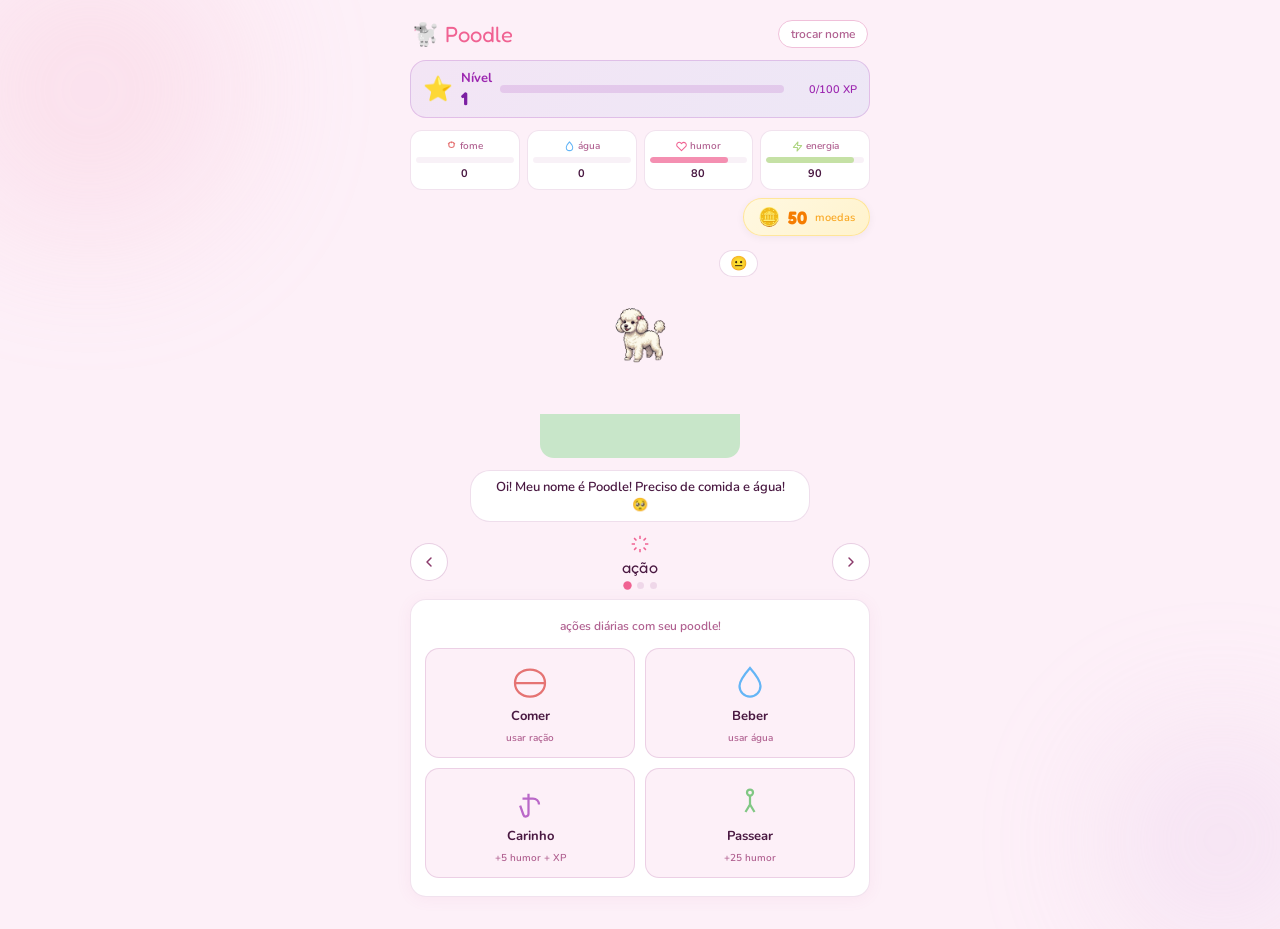
==== game.html @ e4c2b927 "Add files via upload" ====
<!DOCTYPE html>
<html lang="pt-BR">
<head>
<meta charset="UTF-8"/>
<meta name="viewport" content="width=device-width, initial-scale=1.0"/>
<title>Petit Poodle</title>
<link href="https://fonts.googleapis.com/css2?family=Fredoka+One&family=Nunito:wght@400;600;700&display=swap" rel="stylesheet"/>
<style>
  *, *::before, *::after { box-sizing: border-box; margin: 0; padding: 0; }

  :root {
    --pink:   #f06292;
    --pink-d: #c2185b;
    --pink-l: #fce4ec;
    --bg:     #fdf0f8;
    --card:   #ffffff;
    --text:   #4a1942;
    --muted:  #b06090;
    --green:  #c8e6c9;
    --gold:   #ffd700;
    --purple: #9c27b0;
  }

  body {
    font-family: 'Nunito', sans-serif;
    background: var(--bg);
    min-height: 100vh;
    display: flex;
    align-items: flex-start;
    justify-content: center;
    padding: 20px 16px 32px;
  }

  .bg-blobs { position: fixed; inset: 0; z-index: 0; pointer-events: none; }
  .blob { position: absolute; border-radius: 50%; filter: blur(70px); opacity: 0.28; }
  .blob1 { width: 300px; height: 300px; background: #f8bbd0; top: -60px; left: -60px; animation: drift 9s ease-in-out infinite alternate; }
  .blob2 { width: 220px; height: 220px; background: #e1bee7; bottom: -50px; right: -50px; animation: drift 11s ease-in-out infinite alternate-reverse; }
  @keyframes drift { from{transform:translate(0,0)} to{transform:translate(18px,14px)} }

  #app {
    position: relative; z-index: 1;
    width: 100%; max-width: 460px;
    display: flex; flex-direction: column; align-items: center; gap: 12px;
    animation: popIn 0.45s cubic-bezier(0.34,1.56,0.64,1) both;
  }
  @keyframes popIn { from{opacity:0;transform:scale(0.9) translateY(16px)} to{opacity:1;transform:scale(1) translateY(0)} }

  #top-bar {
    width: 100%;
    display: flex; align-items: center; justify-content: space-between;
    padding: 0 2px;
  }
  #poodle-name {
    font-family: 'Fredoka One', cursive;
    font-size: 22px;
    color: var(--text);
  }
  #poodle-name span { color: var(--pink); }
  #back-btn {
    font-size: 12px; color: var(--muted); cursor: pointer;
    background: white; border: 0.5px solid #f0c0da; border-radius: 20px;
    padding: 5px 12px; font-family: 'Nunito', sans-serif; font-weight: 600;
    transition: all 0.15s;
  }
  #back-btn:hover { background: var(--pink-l); color: var(--pink-d); }

  #level-row {
    width: 100%;
    display: flex;
    justify-content: space-between;
    align-items: center;
    gap: 8px;
    background: linear-gradient(135deg, #f3e5f5, #ede7f6);
    border-radius: 16px;
    padding: 8px 12px;
    border: 0.5px solid rgba(156, 39, 176, 0.2);
  }
  #level-info {
    display: flex;
    align-items: center;
    gap: 8px;
  }
  #level-icon {
    font-size: 24px;
  }
  #level-details {
    display: flex;
    flex-direction: column;
  }
  #level-text {
    font-weight: 700;
    color: var(--purple);
    font-size: 13px;
  }
  #level-number {
    font-weight: 800;
    color: #7b1fa2;
    font-size: 18px;
    font-family: 'Fredoka One', cursive;
  }
  #xp-bar-container {
    flex: 1;
    height: 8px;
    background: rgba(156, 39, 176, 0.15);
    border-radius: 99px;
    overflow: hidden;
  }
  #xp-bar {
    height: 100%;
    background: linear-gradient(90deg, #ce93d8, #ab47bc);
    width: 0%;
    transition: width 0.5s ease;
    border-radius: 99px;
  }
  #xp-text {
    font-size: 11px;
    font-weight: 600;
    color: var(--purple);
    min-width: 65px;
    text-align: right;
  }

  #stats-row {
    display: grid; grid-template-columns: repeat(4,1fr); gap: 7px; width: 100%;
  }
  .stat-card {
    background: white; border-radius: 12px; border: 0.5px solid rgba(210,160,200,0.3);
    padding: 8px 5px; text-align: center;
  }
  .stat-lbl { font-size: 10px; color: var(--muted); margin-bottom: 4px; display: flex; align-items: center; justify-content: center; gap: 3px; font-weight: 600; }
  .stat-bar { width: 100%; height: 6px; background: rgba(210,160,200,0.15); border-radius: 99px; overflow: hidden; }
  .stat-fill { height: 100%; border-radius: 99px; transition: width 0.5s ease; }
  .stat-num { font-size: 11px; font-weight: 700; color: var(--text); margin-top: 3px; }

  #money-row {
    width: 100%;
    display: flex;
    justify-content: flex-end;
    margin-top: -4px;
  }
  #money-card {
    background: linear-gradient(135deg, #fff8e1, #fff3cd);
    border-radius: 20px;
    padding: 6px 14px;
    display: flex;
    align-items: center;
    gap: 8px;
    border: 0.5px solid rgba(255, 193, 7, 0.3);
    box-shadow: 0 2px 8px rgba(0,0,0,0.05);
  }
  #money-icon {
    font-size: 18px;
  }
  #money-amount {
    font-weight: 800;
    font-size: 18px;
    color: #f57c00;
    font-family: 'Fredoka One', cursive;
  }
  #money-label {
    font-size: 11px;
    color: #f9a825;
    font-weight: 600;
  }

  #scene {
    position: relative; width: 200px; height: 210px; flex-shrink: 0;
  }
  #bubble {
    position: absolute; top: 2px; right: -18px;
    background: white; border-radius: 20px; padding: 3px 10px;
    font-size: 14px; border: 0.5px solid rgba(210,160,200,0.4); z-index: 2;
    transition: transform 0.3s;
  }
  #poodle-wrap {
    cursor: pointer; position: absolute; bottom: 44px; left: 50%;
    transform: translateX(-50%);
    transition: filter 0.15s;
    user-select: none;
  }
  #poodle-wrap:hover { filter: brightness(1.04); }
  #poodle-img {
    width: 140px; height: 162px; object-fit: contain;
    display: block;
  }
  #ground {
    position: absolute; bottom: 0; left: 0; right: 0; height: 44px;
    background: var(--green); border-radius: 0 0 14px 14px;
  }
  #zzz {
    position: absolute; top: 10px; left: 62%; font-size: 16px;
    opacity: 0; pointer-events: none;
  }
  #itemanim {
    position: absolute; font-size: 24px; opacity: 0;
    pointer-events: none; top: 28px; left: 50%;
  }

  #msg-box {
    background: white; border: 0.5px solid rgba(210,160,200,0.35);
    border-radius: 20px; padding: 7px 18px;
    font-size: 13px; font-weight: 600; color: var(--text);
    text-align: center; max-width: 340px; width: 100%;
    min-height: 32px; transition: all 0.3s;
  }

  #carousel-wrap {
    width: 100%; display: flex; flex-direction: column; align-items: center; gap: 10px;
  }
  #sec-nav {
    display: flex; align-items: center; justify-content: space-between; width: 100%;
  }
  .nav-arrow {
    background: white; border: 0.5px solid rgba(210,160,200,0.5);
    border-radius: 50%; width: 38px; height: 38px;
    display: flex; align-items: center; justify-content: center;
    cursor: pointer; transition: all 0.15s; flex-shrink: 0;
  }
  .nav-arrow:hover { background: var(--pink-l); border-color: var(--pink); }
  .nav-arrow:active { transform: scale(0.9); }

  #sec-header { display: flex; flex-direction: column; align-items: center; gap: 3px; flex: 1; }
  #sec-icon { display: flex; align-items: center; justify-content: center; }
  #sec-name {
    font-family: 'Fredoka One', cursive; font-size: 16px;
    color: var(--text); letter-spacing: 0.3px;
  }
  #sec-dots { display: flex; gap: 6px; margin-top: 2px; }
  .dot {
    width: 7px; height: 7px; border-radius: 50%;
    background: rgba(210,160,200,0.3); transition: background 0.3s, transform 0.3s;
  }
  .dot.active { background: var(--pink); transform: scale(1.2); }

  #sec-card {
    background: white; border-radius: 16px;
    border: 0.5px solid rgba(210,160,200,0.3);
    padding: 18px 14px; width: 100%;
    box-shadow: 0 2px 16px rgba(200,80,140,0.07);
  }
  .sec-desc {
    font-size: 12px; color: var(--muted); text-align: center;
    margin-bottom: 14px; font-weight: 600;
  }
  .btn-grid { display: grid; gap: 10px; }
  .cols2 { grid-template-columns: 1fr 1fr; }
  .cols3 { grid-template-columns: 1fr 1fr 1fr; }

  .act-btn {
    background: var(--bg); border: 0.5px solid rgba(210,160,200,0.4);
    border-radius: 14px; padding: 16px 8px 12px;
    cursor: pointer; display: flex; flex-direction: column;
    align-items: center; gap: 6px; transition: all 0.15s;
    font-family: 'Nunito', sans-serif; width: 100%;
  }
  .act-btn:hover { background: var(--pink-l); border-color: var(--pink); transform: translateY(-2px); box-shadow: 0 4px 12px rgba(240,98,146,0.15); }
  .act-btn:active { transform: scale(0.95); }
  .act-btn .lbl { font-size: 13px; color: var(--text); font-weight: 700; }
  .act-btn .sub { font-size: 10px; color: var(--muted); font-weight: 600; }
  .act-btn.disabled { opacity: 0.5; cursor: not-allowed; pointer-events: none; }

  .inventory-badge {
    background: #e8eaf6;
    border-radius: 12px;
    padding: 4px 10px;
    font-size: 11px;
    font-weight: 600;
    color: #3949ab;
    display: inline-flex;
    align-items: center;
    gap: 4px;
  }

  @keyframes floatup { 0%{opacity:1;transform:translateY(0) translateX(-50%)} 100%{opacity:0;transform:translateY(-52px) translateX(-50%)} }
  @keyframes boing { 0%,100%{transform:translateX(-50%) scale(1)} 35%{transform:translateX(-50%) scale(1.1) translateY(-10px)} 65%{transform:translateX(-50%) scale(0.94)} }
  @keyframes wiggle { 0%,100%{transform:translateX(-50%)} 20%{transform:translateX(calc(-50% - 8px))} 50%{transform:translateX(calc(-50% + 8px))} 80%{transform:translateX(calc(-50% - 4px))} }
  @keyframes floatzz { 0%{opacity:0;transform:translateY(0)} 40%{opacity:1} 100%{opacity:0;transform:translateY(-36px)} }
  @keyframes slideIn { 0%{opacity:0;transform:translateX(var(--slide-from,40px))} 100%{opacity:1;transform:translateX(0)} }
  @keyframes levelUp { 0%{transform:scale(1)} 50%{transform:scale(1.3)} 100%{transform:scale(1)} }

  .timao-badge {
    background: #1a1a1a; color: white;
    font-size: 11px; font-weight: 700; font-family: 'Fredoka One', cursive;
    padding: 3px 10px; border-radius: 20px; letter-spacing: 0.5px;
    display: none;
  }
  .timao-badge.show { display: inline-block; }

  .level-up-animation {
    animation: levelUp 0.5s ease;
  }

  /* Estilos do Mercadinho */
.shop-item {
  display: flex;
  justify-content: space-between;
  align-items: center;
  padding: 12px;
  margin-bottom: 10px;
  background: #fafafa;
  border-radius: 12px;
  border: 0.5px solid rgba(210,160,200,0.2);
  transition: all 0.2s ease;
}

.shop-item:hover {
  background: #fff8f0;
  transform: translateX(4px);
  border-color: rgba(240,98,146,0.3);
}

.shop-item-info {
  display: flex;
  align-items: center;
  gap: 12px;
}

.shop-item-icon {
  font-size: 28px;
  filter: drop-shadow(2px 2px 4px rgba(0,0,0,0.1));
}

.shop-item-details {
  display: flex;
  flex-direction: column;
}

.shop-item-name {
  font-weight: 700;
  color: var(--text);
  font-size: 14px;
}

.shop-item-desc {
  font-size: 10px;
  color: var(--muted);
}

.shop-item-price {
  display: flex;
  align-items: center;
  gap: 8px;
  font-weight: 700;
  color: #f57c00;
  font-size: 14px;
  background: #fff3e0;
  padding: 4px 8px;
  border-radius: 20px;
}

.shop-buy-btn {
  background: linear-gradient(135deg, #ffd700, #ffb300);
  border: none;
  border-radius: 20px;
  padding: 6px 14px;
  font-family: 'Nunito', sans-serif;
  font-weight: 700;
  color: #5d4037;
  cursor: pointer;
  transition: all 0.2s ease;
  font-size: 12px;
  box-shadow: 0 1px 3px rgba(0,0,0,0.1);
}

.shop-buy-btn:hover {
  transform: scale(1.05);
  background: linear-gradient(135deg, #ffe082, #ffc107);
  box-shadow: 0 2px 6px rgba(0,0,0,0.15);
}

.shop-buy-btn:active {
  transform: scale(0.95);
}

.shop-buy-btn.disabled {
  opacity: 0.5;
  cursor: not-allowed;
  pointer-events: none;
}

/* Badge de inventário */
.inventory-badge {
  background: linear-gradient(135deg, #e8eaf6, #c5cae9);
  border-radius: 20px;
  padding: 5px 12px;
  font-size: 12px;
  font-weight: 700;
  color: #3949ab;
  display: inline-flex;
  align-items: center;
  gap: 6px;
  box-shadow: 0 1px 3px rgba(0,0,0,0.08);
  border: 0.5px solid rgba(57, 73, 171, 0.2);
}

.inventory-badge::before {
  content: "📦";
  font-size: 12px;
}

/* Container do inventário na loja */
.shop-inventory {
  display: flex;
  justify-content: space-between;
  gap: 8px;
  margin-bottom: 16px;
  padding-bottom: 12px;
  border-bottom: 1px dashed rgba(210,160,200,0.3);
}

/* Dica do mercadinho */
.shop-tip {
  margin-top: 16px;
  padding: 10px 12px;
  background: linear-gradient(135deg, #fff3e0, #ffe0b2);
  border-radius: 12px;
  text-align: center;
  font-size: 11px;
  color: #e65100;
  font-weight: 600;
  border: 0.5px solid rgba(230, 81, 0, 0.2);
}

/* Seção do mercadinho no carousel */
.section-shop {
  background: white;
  border-radius: 16px;
  padding: 4px;
}

/* Efeito de moeda flutuando */
@keyframes coinFloat {
  0% {
    opacity: 1;
    transform: translateY(0) scale(1);
  }
  100% {
    opacity: 0;
    transform: translateY(-30px) scale(0.8);
  }
}

.coin-earn {
  position: absolute;
  font-size: 14px;
  pointer-events: none;
  animation: coinFloat 0.8s ease-out forwards;
  font-weight: bold;
  color: #ffd700;
  text-shadow: 0 0 2px #ff8f00;
}


</style>
</head>
<body>

<div class="bg-blobs">
  <div class="blob blob1"></div>
  <div class="blob blob2"></div>
</div>

<div id="app">

  <div id="top-bar">
    <div>
      <div id="poodle-name">🐩 <span id="name-display">Poodle</span></div>
      <div class="timao-badge" id="timao-badge">⚫⚪ skin especial!</div>
    </div>
    <button id="back-btn" onclick="window.location.href='index.html'">trocar nome</button>
  </div>

  <div id="level-row">
    <div id="level-info">
      <span id="level-icon">⭐</span>
      <div id="level-details">
        <span id="level-text">Nível</span>
        <span id="level-number">1</span>
      </div>
    </div>
    <div id="xp-bar-container">
      <div id="xp-bar"></div>
    </div>
    <span id="xp-text">0/100 XP</span>
  </div>

  <div id="stats-row">
    <div class="stat-card">
      <div class="stat-lbl">
        <svg width="11" height="11" viewBox="0 0 24 24" fill="none" stroke="#e57373" stroke-width="2.2" stroke-linecap="round"><path d="M18 8a6 6 0 0 1-6 6 6 6 0 0 1-6-6 6 6 0 0 1 12 0z"/><path d="M12 2v2M4.93 4.93l1.41 1.41M17.66 6.34l1.41-1.41"/></svg>fome
      </div>
      <div class="stat-bar"><div class="stat-fill" id="bar-hunger" style="background:#ef9a9a;width:0%"></div></div>
      <div class="stat-num" id="val-hunger">0</div>
    </div>
    <div class="stat-card">
      <div class="stat-lbl">
        <svg width="11" height="11" viewBox="0 0 24 24" fill="none" stroke="#64b5f6" stroke-width="2.2" stroke-linecap="round"><path d="M12 2C12 2 5 10 5 14a7 7 0 0 0 14 0c0-4-7-12-7-12z"/></svg>água
      </div>
      <div class="stat-bar"><div class="stat-fill" id="bar-water" style="background:#90caf9;width:0%"></div></div>
      <div class="stat-num" id="val-water">0</div>
    </div>
    <div class="stat-card">
      <div class="stat-lbl">
        <svg width="11" height="11" viewBox="0 0 24 24" fill="none" stroke="#f06292" stroke-width="2.2" stroke-linecap="round" stroke-linejoin="round"><path d="M20.84 4.61a5.5 5.5 0 0 0-7.78 0L12 5.67l-1.06-1.06a5.5 5.5 0 0 0-7.78 7.78l1.06 1.06L12 21.23l7.78-7.78 1.06-1.06a5.5 5.5 0 0 0 0-7.78z"/></svg>humor
      </div>
      <div class="stat-bar"><div class="stat-fill" id="bar-happy" style="background:#f48fb1;width:80%"></div></div>
      <div class="stat-num" id="val-happy">80</div>
    </div>
    <div class="stat-card">
      <div class="stat-lbl">
        <svg width="11" height="11" viewBox="0 0 24 24" fill="none" stroke="#aed581" stroke-width="2.2" stroke-linecap="round" stroke-linejoin="round"><polygon points="13 2 3 14 12 14 11 22 21 10 12 10 13 2"/></svg>energia
      </div>
      <div class="stat-bar"><div class="stat-fill" id="bar-energy" style="background:#c5e1a5;width:90%"></div></div>
      <div class="stat-num" id="val-energy">90</div>
    </div>
  </div>

  <div id="money-row">
    <div id="money-card">
      <span id="money-icon">🪙</span>
      <span id="money-amount">50</span>
      <span id="money-label">moedas</span>
    </div>
  </div>

  <div id="scene">
    <div id="bubble">😊</div>
    <div id="zzz">💤</div>
    <div id="itemanim"></div>
    <div id="poodle-wrap" onclick="petPoodle()" title="clique para dar carinho!">
      <img id="poodle-img" src="poodle.png" alt="poodle" width="140" height="162"/>
    </div>
    <div id="ground"></div>
  </div>

  <div id="msg-box">Oi! Que saudade! Preciso de comida e água! 🥺</div>

  <div id="carousel-wrap">
    <div id="sec-nav">
      <div class="nav-arrow" onclick="prevSec()" aria-label="seção anterior">
        <svg width="16" height="16" viewBox="0 0 24 24" fill="none" stroke="#8B3A6B" stroke-width="2.2" stroke-linecap="round" stroke-linejoin="round"><polyline points="15 18 9 12 15 6"/></svg>
      </div>
      <div id="sec-header">
        <div id="sec-icon"></div>
        <div id="sec-name"></div>
        <div id="sec-dots"></div>
      </div>
      <div class="nav-arrow" onclick="nextSec()" aria-label="próxima seção">
        <svg width="16" height="16" viewBox="0 0 24 24" fill="none" stroke="#8B3A6B" stroke-width="2.2" stroke-linecap="round" stroke-linejoin="round"><polyline points="9 18 15 12 9 6"/></svg>
      </div>
    </div>
    <div id="sec-card"></div>
  </div>

</div>

<script>
// Estado do jogo
const S = { 
  hunger: 0,     // COMEÇA EM 0!
  water: 0,      // COMEÇA EM 0!
  happy: 80, 
  energy: 90, 
  sleeping: false, 
  money: 50,
  level: 1,
  xp: 0
};

// XP necessário por nível
function getXpNeeded(level) {
  return Math.floor(100 + (level - 1) * 25);
}

let sleepInt = null, curSec = 0, sliding = false;
let poodleName = '', isTimao = false;

// Inventário de alimentos e água comprados
let inventory = {
  food: 0,
  water: 0
};

const SKINS = {
  normal:  { default: 'poodle.png',        sad: 'poodleTriste.png',     happy: 'poodleSatisfeito.png' },
  timao:   { default: 'timao.png',          sad: 'timaoTriste.png',      happy: 'timaoSatisfeito.png'  }
};

// Itens do mercadinho
const SHOP_ITEMS = [
  { id: 'food', name: '🍖 Ração', desc: '+25 de fome', icon: '🍖', price: 15, effect: { hunger: 25 }, type: 'food' },
  { id: 'water', name: '💧 Água', desc: '+20 de água', icon: '💧', price: 10, effect: { water: 20 }, type: 'water' },
  { id: 'treat', name: '🍬 Petisco', desc: '+15 em tudo', icon: '🍬', price: 20, effect: { hunger: 15, water: 15, happy: 15, energy: 15 }, type: 'treat' },
  { id: 'food_pack', name: '📦 Pacote Ração', desc: '+50 de fome (3 usos)', icon: '📦', price: 35, effect: { hunger: 50 }, type: 'food', uses: 3 },
  { id: 'water_pack', name: '💧 Fardo de Água', desc: '+40 de água (3 usos)', icon: '💧', price: 25, effect: { water: 40 }, type: 'water', uses: 3 }
];

const SECTIONS = [
  {
    name: 'ação',
    desc: 'ações diárias com seu poodle!',
    icon: '<svg width="20" height="20" viewBox="0 0 24 24" fill="none" stroke="#f06292" stroke-width="1.8"><path d="M12 2v4M12 18v4M4.93 4.93l2.83 2.83M16.24 16.24l2.83 2.83M2 12h4M18 12h4M4.93 19.07l2.83-2.83M16.24 7.76l2.83-2.83"/></svg>',
    cols: 'cols2',
    btns: [
      { icon: '<svg width="36" height="36" viewBox="0 0 24 24" fill="none" stroke="#e57373" stroke-width="1.5"><path d="M2 12h20M2 12c0-5 4-9 10-9M2 12c0 5 4 9 10 9M22 12c0-5-4-9-10-9M22 12c0 5-4 9-10 9"/></svg>', lbl:'Comer', sub:'usar ração', fn:'useFood()' },
      { icon: '<svg width="36" height="36" viewBox="0 0 24 24" fill="none" stroke="#64b5f6" stroke-width="1.5"><path d="M12 2C12 2 5 10 5 14a7 7 0 0 0 14 0c0-4-7-12-7-12z"/></svg>', lbl:'Beber', sub:'usar água', fn:'useWater()' },
      { icon: '<svg width="36" height="36" viewBox="0 0 24 24" fill="none" stroke="#ba68c8" stroke-width="1.5"><path d="M11 5.882V19.24a1.76 1.76 0 0 1-3.417.592l-2.147-6.15M18 13a4 4 0 0 0-4-4H7"/></svg>', lbl:'Carinho', sub:'+5 humor + XP', fn:'petPoodle()' },
      { icon: '<svg width="36" height="36" viewBox="0 0 24 24" fill="none" stroke="#81c784" stroke-width="1.5"><circle cx="12" cy="5" r="2"/><path d="M12 7v6l-3 5"/><path d="M12 13l3 5"/></svg>', lbl:'Passear', sub:'+25 humor', fn:'walk()' },
    ]
  },
  {
    name: 'diversão',
    desc: 'brincadeiras e cuidados!',
    icon: '<svg width="20" height="20" viewBox="0 0 24 24" fill="none" stroke="#66bb6a" stroke-width="1.8"><circle cx="12" cy="12" r="10"/><path d="M4.93 4.93l4.24 4.24M14.83 9.17l4.24-4.24"/></svg>',
    cols: 'cols2',
    btns: [
      { icon: '<svg width="36" height="36" viewBox="0 0 24 24" fill="none" stroke="#66bb6a" stroke-width="1.5"><circle cx="12" cy="12" r="10"/><path d="M4.93 4.93l4.24 4.24M14.83 9.17l4.24-4.24"/></svg>', lbl:'Brincar', sub:'+20 humor', fn:'play()' },
      { icon: '<svg width="36" height="36" viewBox="0 0 24 24" fill="none" stroke="#ba68c8" stroke-width="1.5"><path d="M6 3h12l2 8H4L6 3z"/><path d="M4 11l1 9h14l1-9"/></svg>', lbl:'Tosa', sub:'+15 humor', fn:'groom()' },
      { icon: '<svg width="36" height="36" viewBox="0 0 24 24" fill="none" stroke="#4fc3f7" stroke-width="1.5"><path d="M9 6V3.5a2.5 2.5 0 0 1 5 0V6"/><path d="M3 12h18v3a6 6 0 0 1-6 6H9a6 6 0 0 1-6-6v-3z"/></svg>', lbl:'Banho', sub:'+20 humor', fn:'bath()' },
      { icon: '<svg width="36" height="36" viewBox="0 0 24 24" fill="none" stroke="#9575cd" stroke-width="1.5"><path d="M21 12.79A9 9 0 1 1 11.21 3 7 7 0 0 0 21 12.79z"/></svg>', lbl:'Dormir', sub:'+30 energia', fn:'toggleSleep()', id:'sleep-btn' },
    ]
  },
  {
    name: 'mercadinho',
    desc: 'compre comida e água! 🛒',
    icon: '<svg width="20" height="20" viewBox="0 0 24 24" fill="none" stroke="#ff9800" stroke-width="1.8"><path d="M6 2L3 6v14a2 2 0 0 0 2 2h14a2 2 0 0 0 2-2V6l-3-4z"/><line x1="3" y1="6" x2="21" y2="6"/><path d="M16 10a4 4 0 0 1-8 0"/></svg>',
    cols: 'cols1',
    btns: [],
    isShop: true
  }
];

const MSGS = {
  hungry:  ["Minha barriguinha tá vazia... 🥺","Comidinha, por favor! 🍖","Estou com fomeeee!"],
  thirsty: ["Água, por favor! 💧","Tô com sede...","Meu potinho tá vazio!"],
  tired:   ["Tô cansadinha... 😴","Preciso dormir!","Quero minha caminha..."],
  sad:     ["Me dá atenção! 🥺","Joga comigo!","Tô entediada..."],
  pet:     ["Ai que delícia! 😊","Mais! Mais! 💕","Adoro carinho! 🐾","Que afago bom!"],
  feed:    ["Nhac nhac nhac! 😋","Delicioso! Obrigada! 🍖","Amei!"],
  water:   ["Ahhh refrescante! 💧","Água fresquinha! 💧","Obrigada!"],
  play:    ["Vou pegar! Vou pegar! 🎾","Que divertido! Mais!","Adorei brincar!"],
  sleep:   ["Boa noite... 💤","Descansando...","Sonhando com biscoitos..."],
  wake:    ["Bom dia! Pronta pra brincar! 🌞","Que sonho bom!","Acordei renovada!"],
  groom:   ["Que linda que fiquei! 💅","Me sinto uma princesa! 👑","Cheirosa e linda!"],
  treat:   ["PETISCO!! MEU FAVORITO! 🍬","Mais, por favor?!","Que delícia!"],
  walk:    ["PASSEIOOOO! Adoro! 🦮","Vou farejar tudo! 👃","Que maravilha! 🌳"],
  bath:    ["Tô super cheirosa! 🌸","Banho bom!","Princesa banhada!"],
  buy:     ["Oba! Comprinha nova! 🎉","Você é tão generoso! 💕","Que legal! Obrigada!"],
  noMoney: ["Sem dinheiro... 💔","Preciso de moedinhas!","Quando você ganhar mais?"],
  noFood:  ["Não tenho comida no estoque! 🥺","Compre ração no mercadinho!","Estou com fome!"],
  noWater: ["Não tenho água no estoque! 💧","Compre água no mercadinho!","Tô com sede!"],
  levelUp: ["🎉 SUBIU DE NÍVEL! 🎉","Você é o melhor tutor! ⭐","Que orgulho! Vamos continuar!"]
};

function rnd(a) { return a[Math.floor(Math.random()*a.length)]; }
function clamp(v) { return Math.max(0, Math.min(100, v)); }
function msg(t) { document.getElementById('msg-box').textContent = t; }

function updateMoneyDisplay() {
  document.getElementById('money-amount').textContent = Math.floor(S.money);
}

function addMoney(amount) {
  S.money += amount;
  updateMoneyDisplay();
  renderShop();
}

function addXP(amount) {
  S.xp += amount;
  const needed = getXpNeeded(S.level);
  
  while (S.xp >= needed) {
    S.xp -= needed;
    S.level++;
    msg(`✨ ${rnd(MSGS.levelUp)} Agora você é nível ${S.level}! ✨`);
    updateUI();
    // Animação de level up
    const levelDiv = document.getElementById('level-row');
    levelDiv.classList.add('level-up-animation');
    setTimeout(() => levelDiv.classList.remove('level-up-animation'), 500);
  }
  
  updateLevelUI();
}

function updateLevelUI() {
  const needed = getXpNeeded(S.level);
  const percent = (S.xp / needed) * 100;
  document.getElementById('level-number').textContent = S.level;
  document.getElementById('xp-bar').style.width = percent + '%';
  document.getElementById('xp-text').textContent = `${Math.floor(S.xp)}/${needed} XP`;
}

function getSkin() { return isTimao ? SKINS.timao : SKINS.normal; }

function updatePoodleImg() {
  const avg = (S.hunger + S.water + S.happy + S.energy) / 4;
  const skin = getSkin();
  const img = document.getElementById('poodle-img');

  let src;
  if (S.sleeping)    src = skin.default;
  else if (avg < 35) src = skin.sad;
  else if (avg > 70) src = skin.happy;
  else               src = skin.default;

  if (img.src !== src) img.src = src;
}

function floatItem(icon) {
  const el = document.getElementById('itemanim');
  el.textContent = icon;
  el.style.animation = 'none';
  el.offsetHeight;
  el.style.animation = 'floatup 0.9s ease forwards';
}

function animPoodle(type) {
  const p = document.getElementById('poodle-wrap');
  p.style.animation = 'none';
  p.offsetHeight;
  p.style.animation = `${type} 0.55s ease`;
  setTimeout(() => { p.style.animation = ''; }, 600);
}

function updateUI() {
  document.getElementById('bar-hunger').style.width = S.hunger + '%';
  document.getElementById('val-hunger').textContent = Math.round(S.hunger);
  document.getElementById('bar-water').style.width = S.water + '%';
  document.getElementById('val-water').textContent = Math.round(S.water);
  document.getElementById('bar-happy').style.width = S.happy + '%';
  document.getElementById('val-happy').textContent = Math.round(S.happy);
  document.getElementById('bar-energy').style.width = S.energy + '%';
  document.getElementById('val-energy').textContent = Math.round(S.energy);
  
  const avg = (S.hunger + S.water + S.happy + S.energy) / 4;
  const b = document.getElementById('bubble');
  if (S.sleeping) { b.textContent = '😴'; }
  else b.textContent = avg > 78 ? '🥰' : avg > 60 ? '😊' : avg > 40 ? '😐' : '😢';
  updatePoodleImg();
  updateMoneyDisplay();
  updateLevelUI();
}

function buyItem(item) {
  if (S.sleeping) { wakeUp(); }
  if (S.money >= item.price) {
    S.money -= item.price;
    updateMoneyDisplay();
    
    // Adiciona ao inventário
    if (item.type === 'food') {
      inventory.food += (item.uses || 1);
    } else if (item.type === 'water') {
      inventory.water += (item.uses || 1);
    } else {
      // Petisco aplica efeito imediato
      if (item.effect.hunger) S.hunger = clamp(S.hunger + item.effect.hunger);
      if (item.effect.water) S.water = clamp(S.water + item.effect.water);
      if (item.effect.happy) S.happy = clamp(S.happy + item.effect.happy);
      if (item.effect.energy) S.energy = clamp(S.energy + item.effect.energy);
      floatItem(item.icon);
      msg(`${item.name} comprado e usado! ${rnd(MSGS.buy)}`);
      animPoodle('boing');
      updateUI();
      renderShop();
      return;
    }
    
    floatItem(item.icon);
    msg(`${item.name} comprado! (+${item.uses || 1} uso(s)) ${rnd(MSGS.buy)}`);
    animPoodle('boing');
    updateUI();
    renderShop();
  } else {
    msg(`Faltam ${(item.price - S.money).toFixed(0)} moedas para comprar ${item.name}... ${rnd(MSGS.noMoney)}`);
    animPoodle('wiggle');
  }
}

function useFood() {
  if (S.sleeping) { wakeUp(); }
  if (inventory.food > 0) {
    inventory.food--;
    S.hunger = clamp(S.hunger + 25);
    S.happy = clamp(S.happy + 3);
    floatItem('🍖');
    msg(`🍖 Comida deliciosa! +25 fome. Restam ${inventory.food} rações.`);
    animPoodle('boing');
    updateUI();
    renderShop();
  } else {
    msg(rnd(MSGS.noFood));
    animPoodle('wiggle');
  }
}

function useWater() {
  if (S.sleeping) { wakeUp(); }
  if (inventory.water > 0) {
    inventory.water--;
    S.water = clamp(S.water + 20);
    S.happy = clamp(S.happy + 2);
    floatItem('💧');
    msg(`💧 Água fresquinha! +20 água. Restam ${inventory.water} águas.`);
    animPoodle('boing');
    updateUI();
    renderShop();
  } else {
    msg(rnd(MSGS.noWater));
    animPoodle('wiggle');
  }
}

function renderShop() {
  const inventoryHTML = `
    <div style="display: flex; justify-content: space-between; gap: 8px; margin-bottom: 12px;">
      <div class="inventory-badge">🍖 Estoque: ${inventory.food}</div>
      <div class="inventory-badge">💧 Estoque: ${inventory.water}</div>
    </div>
  `;
  
  const shopHTML = `
    <div class="sec-desc">🛒 compre para alimentar ${poodleName}! 🪙</div>
    ${inventoryHTML}
    ${SHOP_ITEMS.map(item => `
      <div class="shop-item">
        <div class="shop-item-info">
          <div class="shop-item-icon">${item.icon}</div>
          <div class="shop-item-details">
            <div class="shop-item-name">${item.name}</div>
            <div class="shop-item-desc">${item.desc}</div>
          </div>
        </div>
        <div class="shop-item-price">
          🪙 ${item.price}
          <button class="shop-buy-btn" onclick="buyItem(${JSON.stringify(item).replace(/"/g, '&quot;')})">Comprar</button>
        </div>
      </div>
    `).join('')}
    <div style="margin-top: 12px; padding: 8px; background: #fff3e0; border-radius: 10px; text-align: center; font-size: 11px; color: #e65100;">
      💡 Dica: Dê carinho no poodle para ganhar +2 moedas e +5 XP!
    </div>
  `;
  return shopHTML;
}

function renderSection(dir = 1) {
  const sec = SECTIONS[curSec];
  const card = document.getElementById('sec-card');
  card.style.setProperty('--slide-from', dir > 0 ? '40px' : '-40px');
  card.style.animation = 'none';

  document.getElementById('sec-icon').innerHTML = sec.icon;
  document.getElementById('sec-name').textContent = sec.name;

  const dots = document.getElementById('sec-dots');
  dots.innerHTML = SECTIONS.map((_,i) =>
    `<div class="dot${i===curSec?' active':''}"></div>`
  ).join('');

  if (sec.isShop) {
    card.innerHTML = renderShop();
  } else {
    const btns = sec.btns.map(b => {
      const idAttr = b.id ? `id="${b.id}"` : '';
      return `<button class="act-btn" ${idAttr} onclick="${b.fn}">${b.icon}<span class="lbl">${b.lbl}</span><span class="sub">${b.sub}</span></button>`;
    }).join('');
    card.innerHTML = `<div class="sec-desc">${sec.desc}</div><div class="btn-grid ${sec.cols}">${btns}</div>`;
  }
  card.offsetHeight;
  card.style.animation = 'slideIn 0.28s ease forwards';
}

function nextSec() {
  if (sliding) return;
  sliding = true;
  curSec = (curSec + 1) % SECTIONS.length;
  renderSection(1);
  setTimeout(() => { sliding = false; }, 320);
}

function prevSec() {
  if (sliding) return;
  sliding = true;
  curSec = (curSec - 1 + SECTIONS.length) % SECTIONS.length;
  renderSection(-1);
  setTimeout(() => { sliding = false; }, 320);
}

function petPoodle() {
  if (S.sleeping) { wakeUp(); return; }
  S.happy = clamp(S.happy + 5);
  addMoney(2);
  addXP(5);
  msg(rnd(MSGS.pet) + " +2🪙 +5 XP");
  animPoodle('boing');
  updateUI();
}

function play() {
  if (S.sleeping) { wakeUp(); return; }
  if (S.energy < 15) { msg("Cansada demais pra brincar... me deixa dormir!"); return; }
  S.happy = clamp(S.happy + 20); S.energy = clamp(S.energy - 15);
  S.hunger = clamp(S.hunger - 8); S.water = clamp(S.water - 8);
  addXP(8);
  floatItem('⚽'); msg(rnd(MSGS.play) + " +8 XP"); animPoodle('wiggle'); updateUI();
}

function walk() {
  if (S.sleeping) { wakeUp(); return; }
  if (S.energy < 20) { msg("Preciso descansar antes de passear..."); return; }
  S.happy = clamp(S.happy + 25); S.energy = clamp(S.energy - 20);
  S.hunger = clamp(S.hunger - 12); S.water = clamp(S.water - 12);
  addXP(10);
  floatItem('🌳'); msg(rnd(MSGS.walk) + " +10 XP"); animPoodle('wiggle'); updateUI();
}

function groom() {
  if (S.sleeping) { wakeUp(); return; }
  S.happy = clamp(S.happy + 15);
  addXP(5);
  floatItem('✂️'); msg(rnd(MSGS.groom) + " +5 XP"); animPoodle('boing'); updateUI();
}

function bath() {
  if (S.sleeping) { wakeUp(); return; }
  S.happy = clamp(S.happy + 20); S.water = clamp(S.water + 10);
  addXP(6);
  floatItem('🫧'); msg(rnd(MSGS.bath) + " +6 XP"); animPoodle('boing'); updateUI();
}

function toggleSleep() { S.sleeping ? wakeUp() : goSleep(); }

function goSleep() {
  S.sleeping = true;
  const b = document.getElementById('sleep-btn');
  if (b) b.querySelector('.lbl').textContent = 'Acordar';
  document.getElementById('zzz').style.animation = 'floatzz 1.8s ease infinite';
  msg(rnd(MSGS.sleep)); updateUI();
  sleepInt = setInterval(() => {
    S.energy = clamp(S.energy + 6); S.hunger = clamp(S.hunger - 1.5); S.water = clamp(S.water - 1.5);
    addXP(1);
    updateUI();
    if (S.energy >= 100) wakeUp();
  }, 900);
}

function wakeUp() {
  if (!S.sleeping) return;
  S.sleeping = false;
  clearInterval(sleepInt);
  document.getElementById('zzz').style.animation = 'none';
  const b = document.getElementById('sleep-btn');
  if (b) b.querySelector('.lbl').textContent = 'Dormir';
  msg(rnd(MSGS.wake)); updateUI();
}

setInterval(() => {
  if (S.sleeping) return;
  S.hunger = clamp(S.hunger - 0.8); 
  S.water = clamp(S.water - 1.2);
  S.happy = clamp(S.happy - 0.5);  
  S.energy = clamp(S.energy - 0.3);
  
  const low = Math.min(S.hunger, S.water, S.happy, S.energy);
  if (low < 25) {
    if (S.hunger === low && S.hunger < 25) msg(rnd(MSGS.hungry));
    else if (S.water === low && S.water < 25) msg(rnd(MSGS.thirsty));
    else if (S.energy === low && S.energy < 20) msg(rnd(MSGS.tired));
    else if (S.happy === low && S.happy < 30) msg(rnd(MSGS.sad));
  }
  updateUI();
}, 3500);

(function init() {
  poodleName = sessionStorage.getItem('poodleName') || 'Poodle';
  isTimao = poodleName.toLowerCase() === 'timao';

  document.getElementById('name-display').textContent = poodleName;
  document.title = `${poodleName} — Petit Poodle`;

  if (isTimao) {
    document.getElementById('timao-badge').classList.add('show');
    document.getElementById('poodle-img').src = 'timao.png';
    document.querySelector(':root').style.setProperty('--pink',   '#666');
    document.querySelector(':root').style.setProperty('--pink-d', '#111');
    document.querySelector(':root').style.setProperty('--pink-l', '#f0f0f0');
    document.querySelector(':root').style.setProperty('--bg',     '#f5f5f5');
    document.querySelector(':root').style.setProperty('--text',   '#1a1a1a');
    document.querySelector(':root').style.setProperty('--muted',  '#555');
    msg(`Vai Timão! ⚫⚪ Cuide bem do ${poodleName}!`);
  } else {
    msg(`Oi! Meu nome é ${poodleName}! Preciso de comida e água! 🥺`);
  }

  renderSection(1);
  updateUI();
  updateMoneyDisplay();
})();
</script>
</body>
</html>
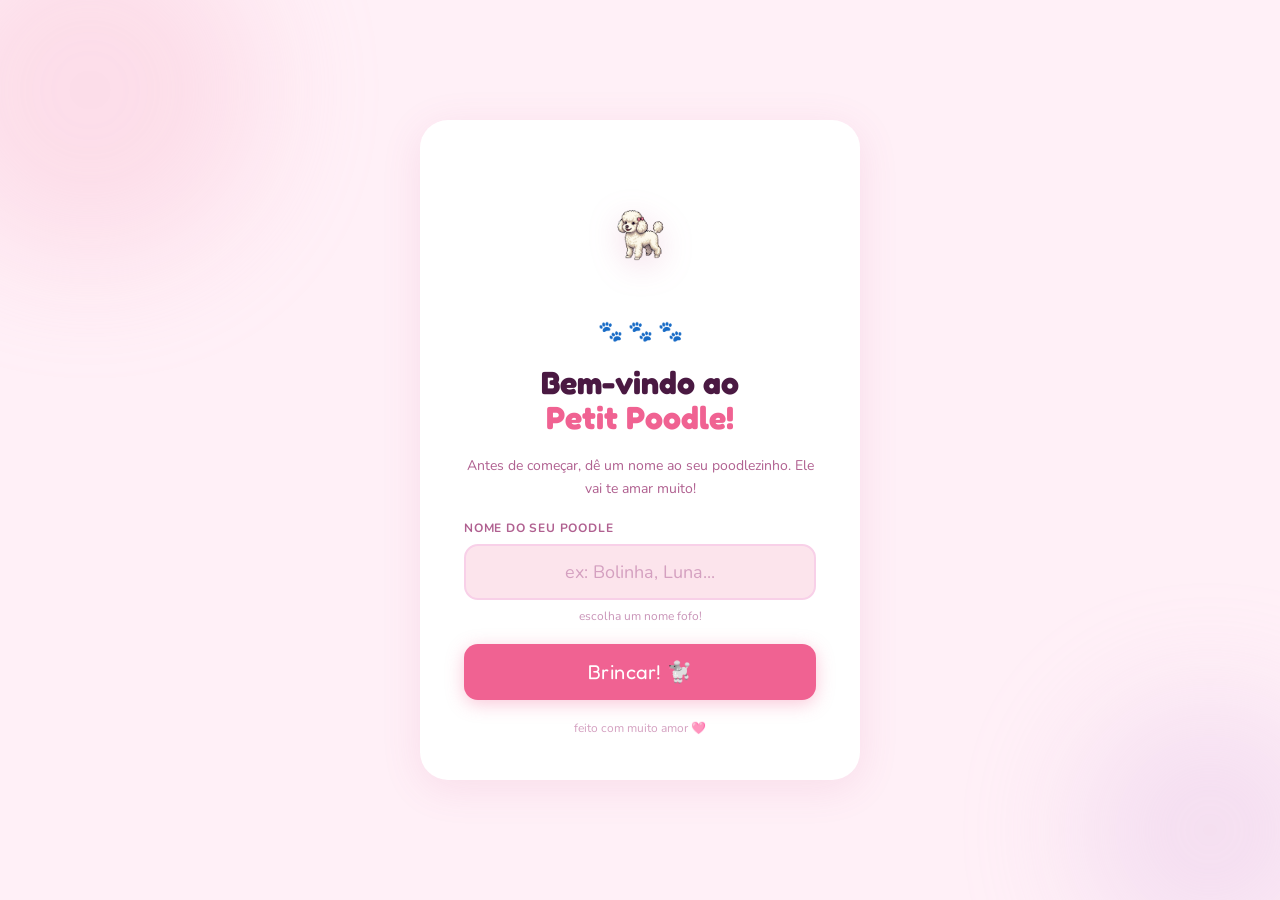
==== commit 6cea1aca: "Add files via upload" ====
--- a/game.html
+++ b/game.html
@@ -2,9 +2,18 @@
 <html lang="pt-BR">
 <head>
 <meta charset="UTF-8"/>
-<meta name="viewport" content="width=device-width, initial-scale=1.0"/>
+<meta name="viewport" content="width=device-width, initial-scale=1.0, viewport-fit=cover"/>
+<meta name="theme-color" content="#fdf0f8"/>
+<meta name="description" content="Cuide do seu poodle — alimente, brinque e dê carinho!"/>
+<meta name="apple-mobile-web-app-capable" content="yes"/>
+<meta name="apple-mobile-web-app-title" content="Petit Poodle"/>
+<link rel="icon" href="icons/icon-poodle.svg" type="image/svg+xml"/>
+<link rel="apple-touch-icon" href="icons/icon-poodle.svg"/>
+<link rel="manifest" href="icons/site.webmanifest"/>
 <title>Petit Poodle</title>
 <link href="https://fonts.googleapis.com/css2?family=Fredoka+One&family=Nunito:wght@400;600;700&display=swap" rel="stylesheet"/>
+<link rel="stylesheet" href="css/hearts.css"/>
+<link rel="stylesheet" href="css/responsive.css"/>
 <style>
   *, *::before, *::after { box-sizing: border-box; margin: 0; padding: 0; }
 
@@ -25,10 +34,12 @@
     font-family: 'Nunito', sans-serif;
     background: var(--bg);
     min-height: 100vh;
+    min-height: 100dvh;
     display: flex;
     align-items: flex-start;
     justify-content: center;
     padding: 20px 16px 32px;
+    padding-top: max(20px, env(safe-area-inset-top));
   }
 
   .bg-blobs { position: fixed; inset: 0; z-index: 0; pointer-events: none; }
@@ -48,6 +59,8 @@
   #top-bar {
     width: 100%;
     display: flex; align-items: center; justify-content: space-between;
+    flex-wrap: wrap;
+    gap: 8px;
     padding: 0 2px;
   }
   #poodle-name {
@@ -135,9 +148,32 @@
   #money-row {
     width: 100%;
     display: flex;
-    justify-content: flex-end;
+    justify-content: space-between;
+    align-items: center;
+    gap: 10px;
     margin-top: -4px;
   }
+  #shop-link {
+    display: inline-flex;
+    align-items: center;
+    gap: 6px;
+    background: linear-gradient(135deg, #fff3e0, #ffe0b2);
+    color: #e65100;
+    font-weight: 700;
+    font-size: 13px;
+    padding: 8px 14px;
+    border-radius: 20px;
+    text-decoration: none;
+    border: 0.5px solid rgba(230, 81, 0, 0.25);
+    transition: transform 0.15s, box-shadow 0.15s;
+    font-family: 'Nunito', sans-serif;
+    box-shadow: 0 2px 8px rgba(255, 152, 0, 0.12);
+  }
+  #shop-link:hover {
+    transform: translateY(-2px);
+    box-shadow: 0 4px 14px rgba(255, 152, 0, 0.2);
+  }
+  #shop-link:active { transform: scale(0.97); }
   #money-card {
     background: linear-gradient(135deg, #fff8e1, #fff3cd);
     border-radius: 20px;
@@ -167,7 +203,7 @@
     position: relative; width: 200px; height: 210px; flex-shrink: 0;
   }
   #bubble {
-    position: absolute; top: 2px; right: -18px;
+    position: absolute; top: 2px; right: max(-18px, -4vw);
     background: white; border-radius: 20px; padding: 3px 10px;
     font-size: 14px; border: 0.5px solid rgba(210,160,200,0.4); z-index: 2;
     transition: transform 0.3s;
@@ -259,17 +295,59 @@
   .act-btn .sub { font-size: 10px; color: var(--muted); font-weight: 600; }
   .act-btn.disabled { opacity: 0.5; cursor: not-allowed; pointer-events: none; }
 
-  .inventory-badge {
-    background: #e8eaf6;
-    border-radius: 12px;
-    padding: 4px 10px;
-    font-size: 11px;
+  #stock-row {
+    width: 100%;
+    display: grid;
+    grid-template-columns: 1fr 1fr;
+    gap: 8px;
+  }
+  .stock-pill {
+    display: flex;
+    align-items: center;
+    gap: 10px;
+    padding: 10px 12px;
+    border-radius: 14px;
+    border: 0.5px solid rgba(210,160,200,0.35);
+    background: white;
+    transition: background 0.2s, border-color 0.2s;
+  }
+  .stock-pill .stock-emoji { font-size: 22px; line-height: 1; }
+  .stock-pill .stock-info {
+    display: flex;
+    flex-direction: column;
+    gap: 1px;
+    min-width: 0;
+  }
+  .stock-pill .stock-label {
+    font-size: 10px;
+    font-weight: 700;
+    text-transform: uppercase;
+    letter-spacing: 0.4px;
+    color: var(--muted);
+  }
+  .stock-pill .stock-count {
+    font-family: 'Fredoka One', cursive;
+    font-size: 20px;
+    line-height: 1;
+    color: var(--text);
+  }
+  .stock-pill .stock-unit {
+    font-size: 10px;
     font-weight: 600;
-    color: #3949ab;
-    display: inline-flex;
-    align-items: center;
-    gap: 4px;
-  }
+    color: var(--muted);
+  }
+  .stock-pill.stock-food { border-color: rgba(229, 115, 115, 0.35); }
+  .stock-pill.stock-water { border-color: rgba(100, 181, 246, 0.35); }
+  .stock-pill.stock-empty {
+    background: #fafafa;
+    border-style: dashed;
+  }
+  .stock-pill.stock-empty .stock-count { color: #c62828; }
+  .stock-pill.stock-empty .stock-unit { color: #e57373; }
+
+  .act-btn .sub.stock-ok { color: #2e7d32; }
+  .act-btn .sub.stock-low { color: #e65100; }
+  .act-btn .sub.stock-none { color: #c62828; }
 
   @keyframes floatup { 0%{opacity:1;transform:translateY(0) translateX(-50%)} 100%{opacity:0;transform:translateY(-52px) translateX(-50%)} }
   @keyframes boing { 0%,100%{transform:translateX(-50%) scale(1)} 35%{transform:translateX(-50%) scale(1.1) translateY(-10px)} 65%{transform:translateX(-50%) scale(0.94)} }
@@ -290,170 +368,9 @@
     animation: levelUp 0.5s ease;
   }
 
-  /* Estilos do Mercadinho */
-.shop-item {
-  display: flex;
-  justify-content: space-between;
-  align-items: center;
-  padding: 12px;
-  margin-bottom: 10px;
-  background: #fafafa;
-  border-radius: 12px;
-  border: 0.5px solid rgba(210,160,200,0.2);
-  transition: all 0.2s ease;
-}
-
-.shop-item:hover {
-  background: #fff8f0;
-  transform: translateX(4px);
-  border-color: rgba(240,98,146,0.3);
-}
-
-.shop-item-info {
-  display: flex;
-  align-items: center;
-  gap: 12px;
-}
-
-.shop-item-icon {
-  font-size: 28px;
-  filter: drop-shadow(2px 2px 4px rgba(0,0,0,0.1));
-}
-
-.shop-item-details {
-  display: flex;
-  flex-direction: column;
-}
-
-.shop-item-name {
-  font-weight: 700;
-  color: var(--text);
-  font-size: 14px;
-}
-
-.shop-item-desc {
-  font-size: 10px;
-  color: var(--muted);
-}
-
-.shop-item-price {
-  display: flex;
-  align-items: center;
-  gap: 8px;
-  font-weight: 700;
-  color: #f57c00;
-  font-size: 14px;
-  background: #fff3e0;
-  padding: 4px 8px;
-  border-radius: 20px;
-}
-
-.shop-buy-btn {
-  background: linear-gradient(135deg, #ffd700, #ffb300);
-  border: none;
-  border-radius: 20px;
-  padding: 6px 14px;
-  font-family: 'Nunito', sans-serif;
-  font-weight: 700;
-  color: #5d4037;
-  cursor: pointer;
-  transition: all 0.2s ease;
-  font-size: 12px;
-  box-shadow: 0 1px 3px rgba(0,0,0,0.1);
-}
-
-.shop-buy-btn:hover {
-  transform: scale(1.05);
-  background: linear-gradient(135deg, #ffe082, #ffc107);
-  box-shadow: 0 2px 6px rgba(0,0,0,0.15);
-}
-
-.shop-buy-btn:active {
-  transform: scale(0.95);
-}
-
-.shop-buy-btn.disabled {
-  opacity: 0.5;
-  cursor: not-allowed;
-  pointer-events: none;
-}
-
-/* Badge de inventário */
-.inventory-badge {
-  background: linear-gradient(135deg, #e8eaf6, #c5cae9);
-  border-radius: 20px;
-  padding: 5px 12px;
-  font-size: 12px;
-  font-weight: 700;
-  color: #3949ab;
-  display: inline-flex;
-  align-items: center;
-  gap: 6px;
-  box-shadow: 0 1px 3px rgba(0,0,0,0.08);
-  border: 0.5px solid rgba(57, 73, 171, 0.2);
-}
-
-.inventory-badge::before {
-  content: "📦";
-  font-size: 12px;
-}
-
-/* Container do inventário na loja */
-.shop-inventory {
-  display: flex;
-  justify-content: space-between;
-  gap: 8px;
-  margin-bottom: 16px;
-  padding-bottom: 12px;
-  border-bottom: 1px dashed rgba(210,160,200,0.3);
-}
-
-/* Dica do mercadinho */
-.shop-tip {
-  margin-top: 16px;
-  padding: 10px 12px;
-  background: linear-gradient(135deg, #fff3e0, #ffe0b2);
-  border-radius: 12px;
-  text-align: center;
-  font-size: 11px;
-  color: #e65100;
-  font-weight: 600;
-  border: 0.5px solid rgba(230, 81, 0, 0.2);
-}
-
-/* Seção do mercadinho no carousel */
-.section-shop {
-  background: white;
-  border-radius: 16px;
-  padding: 4px;
-}
-
-/* Efeito de moeda flutuando */
-@keyframes coinFloat {
-  0% {
-    opacity: 1;
-    transform: translateY(0) scale(1);
-  }
-  100% {
-    opacity: 0;
-    transform: translateY(-30px) scale(0.8);
-  }
-}
-
-.coin-earn {
-  position: absolute;
-  font-size: 14px;
-  pointer-events: none;
-  animation: coinFloat 0.8s ease-out forwards;
-  font-weight: bold;
-  color: #ffd700;
-  text-shadow: 0 0 2px #ff8f00;
-}
-
-
 </style>
 </head>
-<body>
+<body class="page-game">
 
 <div class="bg-blobs">
   <div class="blob blob1"></div>
@@ -516,6 +433,7 @@
   </div>
 
   <div id="money-row">
+    <a id="shop-link" href="shop.html">🛒 Mercadinho</a>
     <div id="money-card">
       <span id="money-icon">🪙</span>
       <span id="money-amount">50</span>
@@ -523,7 +441,27 @@
     </div>
   </div>
 
+  <div id="stock-row">
+    <div class="stock-pill stock-food" id="stock-food-pill">
+      <span class="stock-emoji">🍖</span>
+      <div class="stock-info">
+        <span class="stock-label">Ração</span>
+        <span class="stock-count" id="stock-food-count">0</span>
+        <span class="stock-unit" id="stock-food-unit">no estoque</span>
+      </div>
+    </div>
+    <div class="stock-pill stock-water" id="stock-water-pill">
+      <span class="stock-emoji">💧</span>
+      <div class="stock-info">
+        <span class="stock-label">Água</span>
+        <span class="stock-count" id="stock-water-count">0</span>
+        <span class="stock-unit" id="stock-water-unit">no estoque</span>
+      </div>
+    </div>
+  </div>
+
   <div id="scene">
+    <div id="hearts-layer" aria-hidden="true"></div>
     <div id="bubble">😊</div>
     <div id="zzz">💤</div>
     <div id="itemanim"></div>
@@ -554,46 +492,42 @@
 
 </div>
 
+<script src="js/game-state.js"></script>
 <script>
-// Estado do jogo
-const S = { 
-  hunger: 0,     // COMEÇA EM 0!
-  water: 0,      // COMEÇA EM 0!
-  happy: 80, 
-  energy: 90, 
-  sleeping: false, 
-  money: 50,
-  level: 1,
-  xp: 0
+const loaded = loadGameState();
+const S = {
+  hunger: loaded.hunger,
+  water: loaded.water,
+  happy: loaded.happy,
+  energy: loaded.energy,
+  sleeping: false,
+  money: loaded.money,
+  level: loaded.level,
+  xp: loaded.xp
 };
-
-// XP necessário por nível
-function getXpNeeded(level) {
-  return Math.floor(100 + (level - 1) * 25);
-}
+let inventory = loaded.inventory;
 
 let sleepInt = null, curSec = 0, sliding = false;
 let poodleName = '', isTimao = false;
 
-// Inventário de alimentos e água comprados
-let inventory = {
-  food: 0,
-  water: 0
-};
+function persistGame() {
+  saveGameState({
+    hunger: S.hunger,
+    water: S.water,
+    happy: S.happy,
+    energy: S.energy,
+    sleeping: S.sleeping,
+    money: S.money,
+    level: S.level,
+    xp: S.xp,
+    inventory: { ...inventory }
+  });
+}
 
 const SKINS = {
   normal:  { default: 'poodle.png',        sad: 'poodleTriste.png',     happy: 'poodleSatisfeito.png' },
   timao:   { default: 'timao.png',          sad: 'timaoTriste.png',      happy: 'timaoSatisfeito.png'  }
 };
-
-// Itens do mercadinho
-const SHOP_ITEMS = [
-  { id: 'food', name: '🍖 Ração', desc: '+25 de fome', icon: '🍖', price: 15, effect: { hunger: 25 }, type: 'food' },
-  { id: 'water', name: '💧 Água', desc: '+20 de água', icon: '💧', price: 10, effect: { water: 20 }, type: 'water' },
-  { id: 'treat', name: '🍬 Petisco', desc: '+15 em tudo', icon: '🍬', price: 20, effect: { hunger: 15, water: 15, happy: 15, energy: 15 }, type: 'treat' },
-  { id: 'food_pack', name: '📦 Pacote Ração', desc: '+50 de fome (3 usos)', icon: '📦', price: 35, effect: { hunger: 50 }, type: 'food', uses: 3 },
-  { id: 'water_pack', name: '💧 Fardo de Água', desc: '+40 de água (3 usos)', icon: '💧', price: 25, effect: { water: 40 }, type: 'water', uses: 3 }
-];
 
 const SECTIONS = [
   {
@@ -602,8 +536,8 @@
     icon: '<svg width="20" height="20" viewBox="0 0 24 24" fill="none" stroke="#f06292" stroke-width="1.8"><path d="M12 2v4M12 18v4M4.93 4.93l2.83 2.83M16.24 16.24l2.83 2.83M2 12h4M18 12h4M4.93 19.07l2.83-2.83M16.24 7.76l2.83-2.83"/></svg>',
     cols: 'cols2',
     btns: [
-      { icon: '<svg width="36" height="36" viewBox="0 0 24 24" fill="none" stroke="#e57373" stroke-width="1.5"><path d="M2 12h20M2 12c0-5 4-9 10-9M2 12c0 5 4 9 10 9M22 12c0-5-4-9-10-9M22 12c0 5-4 9-10 9"/></svg>', lbl:'Comer', sub:'usar ração', fn:'useFood()' },
-      { icon: '<svg width="36" height="36" viewBox="0 0 24 24" fill="none" stroke="#64b5f6" stroke-width="1.5"><path d="M12 2C12 2 5 10 5 14a7 7 0 0 0 14 0c0-4-7-12-7-12z"/></svg>', lbl:'Beber', sub:'usar água', fn:'useWater()' },
+      { icon: '<svg width="36" height="36" viewBox="0 0 24 24" fill="none" stroke="#e57373" stroke-width="1.5"><path d="M2 12h20M2 12c0-5 4-9 10-9M2 12c0 5 4 9 10 9M22 12c0-5-4-9-10-9M22 12c0 5-4 9-10 9"/></svg>', lbl:'Comer', fn:'useFood()', stock: 'food' },
+      { icon: '<svg width="36" height="36" viewBox="0 0 24 24" fill="none" stroke="#64b5f6" stroke-width="1.5"><path d="M12 2C12 2 5 10 5 14a7 7 0 0 0 14 0c0-4-7-12-7-12z"/></svg>', lbl:'Beber', fn:'useWater()', stock: 'water' },
       { icon: '<svg width="36" height="36" viewBox="0 0 24 24" fill="none" stroke="#ba68c8" stroke-width="1.5"><path d="M11 5.882V19.24a1.76 1.76 0 0 1-3.417.592l-2.147-6.15M18 13a4 4 0 0 0-4-4H7"/></svg>', lbl:'Carinho', sub:'+5 humor + XP', fn:'petPoodle()' },
       { icon: '<svg width="36" height="36" viewBox="0 0 24 24" fill="none" stroke="#81c784" stroke-width="1.5"><circle cx="12" cy="5" r="2"/><path d="M12 7v6l-3 5"/><path d="M12 13l3 5"/></svg>', lbl:'Passear', sub:'+25 humor', fn:'walk()' },
     ]
@@ -619,14 +553,6 @@
       { icon: '<svg width="36" height="36" viewBox="0 0 24 24" fill="none" stroke="#4fc3f7" stroke-width="1.5"><path d="M9 6V3.5a2.5 2.5 0 0 1 5 0V6"/><path d="M3 12h18v3a6 6 0 0 1-6 6H9a6 6 0 0 1-6-6v-3z"/></svg>', lbl:'Banho', sub:'+20 humor', fn:'bath()' },
       { icon: '<svg width="36" height="36" viewBox="0 0 24 24" fill="none" stroke="#9575cd" stroke-width="1.5"><path d="M21 12.79A9 9 0 1 1 11.21 3 7 7 0 0 0 21 12.79z"/></svg>', lbl:'Dormir', sub:'+30 energia', fn:'toggleSleep()', id:'sleep-btn' },
     ]
-  },
-  {
-    name: 'mercadinho',
-    desc: 'compre comida e água! 🛒',
-    icon: '<svg width="20" height="20" viewBox="0 0 24 24" fill="none" stroke="#ff9800" stroke-width="1.8"><path d="M6 2L3 6v14a2 2 0 0 0 2 2h14a2 2 0 0 0 2-2V6l-3-4z"/><line x1="3" y1="6" x2="21" y2="6"/><path d="M16 10a4 4 0 0 1-8 0"/></svg>',
-    cols: 'cols1',
-    btns: [],
-    isShop: true
   }
 ];
 
@@ -653,17 +579,90 @@
 };
 
 function rnd(a) { return a[Math.floor(Math.random()*a.length)]; }
-function clamp(v) { return Math.max(0, Math.min(100, v)); }
+function clamp(v) { return clampStat(v); }
 function msg(t) { document.getElementById('msg-box').textContent = t; }
+
+const HEART_CHARS = ['💕', '💖', '💗', '❤️', '🩷'];
+
+function spawnHearts(count) {
+  const layer = document.getElementById('hearts-layer');
+  const scene = document.getElementById('scene');
+  const wrap = document.getElementById('poodle-wrap');
+  const sceneRect = scene.getBoundingClientRect();
+  const wrapRect = wrap.getBoundingClientRect();
+  const centerX = wrapRect.left + wrapRect.width / 2 - sceneRect.left;
+
+  for (let i = 0; i < count; i++) {
+    const el = document.createElement('span');
+    el.className = 'heart-particle' + (Math.random() > 0.6 ? ' large' : Math.random() > 0.5 ? '' : ' small');
+    if (Math.random() > 0.4) el.classList.add('burst');
+    el.textContent = HEART_CHARS[Math.floor(Math.random() * HEART_CHARS.length)];
+    const spread = (Math.random() - 0.5) * 90;
+    el.style.left = (centerX + spread) + 'px';
+    el.style.bottom = (44 + Math.random() * 50) + 'px';
+    el.style.animationDelay = (i * 0.06) + 's';
+    if (el.classList.contains('burst')) {
+      el.style.setProperty('--hx', (spread * 0.6) + 'px');
+    }
+    layer.appendChild(el);
+    el.addEventListener('animationend', () => el.remove());
+  }
+}
 
 function updateMoneyDisplay() {
   document.getElementById('money-amount').textContent = Math.floor(S.money);
+}
+
+function stockSubText(type, count) {
+  if (count === 0) return 'sem estoque — vá ao mercadinho';
+  if (count === 1) return type === 'food' ? '1 ração disponível' : '1 água disponível';
+  return type === 'food' ? `${count} rações disponíveis` : `${count} águas disponíveis`;
+}
+
+function stockSubClass(count) {
+  if (count === 0) return 'stock-none';
+  if (count <= 2) return 'stock-low';
+  return 'stock-ok';
+}
+
+function updateStockDisplay() {
+  const food = inventory.food || 0;
+  const water = inventory.water || 0;
+
+  document.getElementById('stock-food-count').textContent = food;
+  document.getElementById('stock-water-count').textContent = water;
+
+  const foodPill = document.getElementById('stock-food-pill');
+  const waterPill = document.getElementById('stock-water-pill');
+  foodPill.classList.toggle('stock-empty', food === 0);
+  waterPill.classList.toggle('stock-empty', water === 0);
+
+  document.getElementById('stock-food-unit').textContent =
+    food === 0 ? 'compre no mercadinho!' : food === 1 ? 'unidade' : 'unidades';
+  document.getElementById('stock-water-unit').textContent =
+    water === 0 ? 'compre no mercadinho!' : water === 1 ? 'unidade' : 'unidades';
+
+  const foodSub = document.getElementById('sub-food');
+  const waterSub = document.getElementById('sub-water');
+  const foodBtn = document.getElementById('btn-food');
+  const waterBtn = document.getElementById('btn-water');
+
+  if (foodSub) {
+    foodSub.textContent = stockSubText('food', food);
+    foodSub.className = 'sub ' + stockSubClass(food);
+  }
+  if (waterSub) {
+    waterSub.textContent = stockSubText('water', water);
+    waterSub.className = 'sub ' + stockSubClass(water);
+  }
+  if (foodBtn) foodBtn.classList.toggle('disabled', food === 0);
+  if (waterBtn) waterBtn.classList.toggle('disabled', water === 0);
 }
 
 function addMoney(amount) {
   S.money += amount;
   updateMoneyDisplay();
-  renderShop();
+  persistGame();
 }
 
 function addXP(amount) {
@@ -682,6 +681,7 @@
   }
   
   updateLevelUI();
+  persistGame();
 }
 
 function updateLevelUI() {
@@ -741,42 +741,7 @@
   updatePoodleImg();
   updateMoneyDisplay();
   updateLevelUI();
-}
-
-function buyItem(item) {
-  if (S.sleeping) { wakeUp(); }
-  if (S.money >= item.price) {
-    S.money -= item.price;
-    updateMoneyDisplay();
-    
-    // Adiciona ao inventário
-    if (item.type === 'food') {
-      inventory.food += (item.uses || 1);
-    } else if (item.type === 'water') {
-      inventory.water += (item.uses || 1);
-    } else {
-      // Petisco aplica efeito imediato
-      if (item.effect.hunger) S.hunger = clamp(S.hunger + item.effect.hunger);
-      if (item.effect.water) S.water = clamp(S.water + item.effect.water);
-      if (item.effect.happy) S.happy = clamp(S.happy + item.effect.happy);
-      if (item.effect.energy) S.energy = clamp(S.energy + item.effect.energy);
-      floatItem(item.icon);
-      msg(`${item.name} comprado e usado! ${rnd(MSGS.buy)}`);
-      animPoodle('boing');
-      updateUI();
-      renderShop();
-      return;
-    }
-    
-    floatItem(item.icon);
-    msg(`${item.name} comprado! (+${item.uses || 1} uso(s)) ${rnd(MSGS.buy)}`);
-    animPoodle('boing');
-    updateUI();
-    renderShop();
-  } else {
-    msg(`Faltam ${(item.price - S.money).toFixed(0)} moedas para comprar ${item.name}... ${rnd(MSGS.noMoney)}`);
-    animPoodle('wiggle');
-  }
+  updateStockDisplay();
 }
 
 function useFood() {
@@ -789,7 +754,7 @@
     msg(`🍖 Comida deliciosa! +25 fome. Restam ${inventory.food} rações.`);
     animPoodle('boing');
     updateUI();
-    renderShop();
+    persistGame();
   } else {
     msg(rnd(MSGS.noFood));
     animPoodle('wiggle');
@@ -806,44 +771,11 @@
     msg(`💧 Água fresquinha! +20 água. Restam ${inventory.water} águas.`);
     animPoodle('boing');
     updateUI();
-    renderShop();
+    persistGame();
   } else {
     msg(rnd(MSGS.noWater));
     animPoodle('wiggle');
   }
-}
-
-function renderShop() {
-  const inventoryHTML = `
-    <div style="display: flex; justify-content: space-between; gap: 8px; margin-bottom: 12px;">
-      <div class="inventory-badge">🍖 Estoque: ${inventory.food}</div>
-      <div class="inventory-badge">💧 Estoque: ${inventory.water}</div>
-    </div>
-  `;
-  
-  const shopHTML = `
-    <div class="sec-desc">🛒 compre para alimentar ${poodleName}! 🪙</div>
-    ${inventoryHTML}
-    ${SHOP_ITEMS.map(item => `
-      <div class="shop-item">
-        <div class="shop-item-info">
-          <div class="shop-item-icon">${item.icon}</div>
-          <div class="shop-item-details">
-            <div class="shop-item-name">${item.name}</div>
-            <div class="shop-item-desc">${item.desc}</div>
-          </div>
-        </div>
-        <div class="shop-item-price">
-          🪙 ${item.price}
-          <button class="shop-buy-btn" onclick="buyItem(${JSON.stringify(item).replace(/"/g, '&quot;')})">Comprar</button>
-        </div>
-      </div>
-    `).join('')}
-    <div style="margin-top: 12px; padding: 8px; background: #fff3e0; border-radius: 10px; text-align: center; font-size: 11px; color: #e65100;">
-      💡 Dica: Dê carinho no poodle para ganhar +2 moedas e +5 XP!
-    </div>
-  `;
-  return shopHTML;
 }
 
 function renderSection(dir = 1) {
@@ -860,17 +792,22 @@
     `<div class="dot${i===curSec?' active':''}"></div>`
   ).join('');
 
-  if (sec.isShop) {
-    card.innerHTML = renderShop();
-  } else {
-    const btns = sec.btns.map(b => {
-      const idAttr = b.id ? `id="${b.id}"` : '';
-      return `<button class="act-btn" ${idAttr} onclick="${b.fn}">${b.icon}<span class="lbl">${b.lbl}</span><span class="sub">${b.sub}</span></button>`;
-    }).join('');
-    card.innerHTML = `<div class="sec-desc">${sec.desc}</div><div class="btn-grid ${sec.cols}">${btns}</div>`;
-  }
+  const btns = sec.btns.map(b => {
+    const idAttr = b.id ? `id="${b.id}"` : (b.stock ? `id="btn-${b.stock}"` : '');
+    let subHtml;
+    if (b.stock) {
+      const count = b.stock === 'food' ? (inventory.food || 0) : (inventory.water || 0);
+      const disabled = count === 0 ? ' disabled' : '';
+      subHtml = `<span class="sub ${stockSubClass(count)}" id="sub-${b.stock}">${stockSubText(b.stock, count)}</span>`;
+      return `<button class="act-btn${disabled}" ${idAttr} onclick="${b.fn}">${b.icon}<span class="lbl">${b.lbl}</span>${subHtml}</button>`;
+    }
+    subHtml = `<span class="sub">${b.sub || ''}</span>`;
+    return `<button class="act-btn" ${idAttr} onclick="${b.fn}">${b.icon}<span class="lbl">${b.lbl}</span>${subHtml}</button>`;
+  }).join('');
+  card.innerHTML = `<div class="sec-desc">${sec.desc}</div><div class="btn-grid ${sec.cols}">${btns}</div>`;
   card.offsetHeight;
   card.style.animation = 'slideIn 0.28s ease forwards';
+  updateStockDisplay();
 }
 
 function nextSec() {
@@ -894,9 +831,12 @@
   S.happy = clamp(S.happy + 5);
   addMoney(2);
   addXP(5);
+  spawnHearts(5 + Math.floor(Math.random() * 3));
+  floatItem('💕');
   msg(rnd(MSGS.pet) + " +2🪙 +5 XP");
   animPoodle('boing');
   updateUI();
+  persistGame();
 }
 
 function play() {
@@ -905,7 +845,7 @@
   S.happy = clamp(S.happy + 20); S.energy = clamp(S.energy - 15);
   S.hunger = clamp(S.hunger - 8); S.water = clamp(S.water - 8);
   addXP(8);
-  floatItem('⚽'); msg(rnd(MSGS.play) + " +8 XP"); animPoodle('wiggle'); updateUI();
+  floatItem('⚽'); msg(rnd(MSGS.play) + " +8 XP"); animPoodle('wiggle'); updateUI(); persistGame();
 }
 
 function walk() {
@@ -914,21 +854,21 @@
   S.happy = clamp(S.happy + 25); S.energy = clamp(S.energy - 20);
   S.hunger = clamp(S.hunger - 12); S.water = clamp(S.water - 12);
   addXP(10);
-  floatItem('🌳'); msg(rnd(MSGS.walk) + " +10 XP"); animPoodle('wiggle'); updateUI();
+  floatItem('🌳'); msg(rnd(MSGS.walk) + " +10 XP"); animPoodle('wiggle'); updateUI(); persistGame();
 }
 
 function groom() {
   if (S.sleeping) { wakeUp(); return; }
   S.happy = clamp(S.happy + 15);
   addXP(5);
-  floatItem('✂️'); msg(rnd(MSGS.groom) + " +5 XP"); animPoodle('boing'); updateUI();
+  floatItem('✂️'); msg(rnd(MSGS.groom) + " +5 XP"); animPoodle('boing'); updateUI(); persistGame();
 }
 
 function bath() {
   if (S.sleeping) { wakeUp(); return; }
   S.happy = clamp(S.happy + 20); S.water = clamp(S.water + 10);
   addXP(6);
-  floatItem('🫧'); msg(rnd(MSGS.bath) + " +6 XP"); animPoodle('boing'); updateUI();
+  floatItem('🫧'); msg(rnd(MSGS.bath) + " +6 XP"); animPoodle('boing'); updateUI(); persistGame();
 }
 
 function toggleSleep() { S.sleeping ? wakeUp() : goSleep(); }
@@ -938,7 +878,7 @@
   const b = document.getElementById('sleep-btn');
   if (b) b.querySelector('.lbl').textContent = 'Acordar';
   document.getElementById('zzz').style.animation = 'floatzz 1.8s ease infinite';
-  msg(rnd(MSGS.sleep)); updateUI();
+  msg(rnd(MSGS.sleep)); updateUI(); persistGame();
   sleepInt = setInterval(() => {
     S.energy = clamp(S.energy + 6); S.hunger = clamp(S.hunger - 1.5); S.water = clamp(S.water - 1.5);
     addXP(1);
@@ -954,7 +894,7 @@
   document.getElementById('zzz').style.animation = 'none';
   const b = document.getElementById('sleep-btn');
   if (b) b.querySelector('.lbl').textContent = 'Dormir';
-  msg(rnd(MSGS.wake)); updateUI();
+  msg(rnd(MSGS.wake)); updateUI(); persistGame();
 }
 
 setInterval(() => {
@@ -972,11 +912,26 @@
     else if (S.happy === low && S.happy < 30) msg(rnd(MSGS.sad));
   }
   updateUI();
+  persistGame();
 }, 3500);
 
+window.addEventListener('beforeunload', persistGame);
+
+window.addEventListener('focus', () => {
+  const fresh = loadGameState();
+  inventory = fresh.inventory;
+  S.money = fresh.money;
+  updateUI();
+});
+
 (function init() {
-  poodleName = sessionStorage.getItem('poodleName') || 'Poodle';
-  isTimao = poodleName.toLowerCase() === 'timao';
+  if (!sessionStorage.getItem('poodleName')) {
+    window.location.href = 'index.html';
+    return;
+  }
+
+  poodleName = getPoodleName();
+  isTimao = isTimaoSkin();
 
   document.getElementById('name-display').textContent = poodleName;
   document.title = `${poodleName} — Petit Poodle`;
@@ -984,12 +939,7 @@
   if (isTimao) {
     document.getElementById('timao-badge').classList.add('show');
     document.getElementById('poodle-img').src = 'timao.png';
-    document.querySelector(':root').style.setProperty('--pink',   '#666');
-    document.querySelector(':root').style.setProperty('--pink-d', '#111');
-    document.querySelector(':root').style.setProperty('--pink-l', '#f0f0f0');
-    document.querySelector(':root').style.setProperty('--bg',     '#f5f5f5');
-    document.querySelector(':root').style.setProperty('--text',   '#1a1a1a');
-    document.querySelector(':root').style.setProperty('--muted',  '#555');
+    applyTimaoTheme();
     msg(`Vai Timão! ⚫⚪ Cuide bem do ${poodleName}!`);
   } else {
     msg(`Oi! Meu nome é ${poodleName}! Preciso de comida e água! 🥺`);
@@ -998,6 +948,7 @@
   renderSection(1);
   updateUI();
   updateMoneyDisplay();
+  persistGame();
 })();
 </script>
 </body>
--- a/css/hearts.css
+++ b/css/hearts.css
@@ -0,0 +1,54 @@
+#hearts-layer {
+  position: absolute;
+  inset: 0;
+  pointer-events: none;
+  overflow: visible;
+  z-index: 5;
+}
+
+.heart-particle {
+  position: absolute;
+  font-size: 18px;
+  line-height: 1;
+  pointer-events: none;
+  animation: heartFloat 1.1s ease-out forwards;
+  filter: drop-shadow(0 2px 4px rgba(240, 98, 146, 0.35));
+  will-change: transform, opacity;
+}
+
+.heart-particle.small { font-size: 14px; }
+.heart-particle.large { font-size: 24px; }
+
+@keyframes heartFloat {
+  0% {
+    opacity: 0;
+    transform: translate(-50%, 0) scale(0.3) rotate(-12deg);
+  }
+  15% {
+    opacity: 1;
+    transform: translate(-50%, -8px) scale(1.15) rotate(6deg);
+  }
+  100% {
+    opacity: 0;
+    transform: translate(-50%, -72px) scale(0.85) rotate(12deg);
+  }
+}
+
+@keyframes heartBurst {
+  0% {
+    opacity: 0;
+    transform: translate(-50%, 0) scale(0.2);
+  }
+  20% {
+    opacity: 1;
+    transform: translate(-50%, -12px) scale(1.25);
+  }
+  100% {
+    opacity: 0;
+    transform: translate(calc(-50% + var(--hx, 0px)), -56px) scale(0.7);
+  }
+}
+
+.heart-particle.burst {
+  animation: heartBurst 0.95s ease-out forwards;
+}
--- a/css/responsive.css
+++ b/css/responsive.css
@@ -0,0 +1,297 @@
+/* Petit Poodle — layout responsivo (celulares pequenos até tablets) */
+
+html {
+  -webkit-text-size-adjust: 100%;
+  text-size-adjust: 100%;
+}
+
+body {
+  padding-left: max(12px, env(safe-area-inset-left));
+  padding-right: max(12px, env(safe-area-inset-right));
+  padding-bottom: max(16px, env(safe-area-inset-bottom));
+}
+
+/* Telas estreitas (iPhone SE, Galaxy Fold fechado, etc.) */
+@media (max-width: 380px) {
+  body.page-home {
+    padding: 12px;
+    align-items: flex-start;
+    padding-top: max(16px, env(safe-area-inset-top));
+  }
+
+  body.page-home .card {
+    padding: 28px 20px 24px;
+    border-radius: 22px;
+    gap: 16px;
+  }
+
+  body.page-home h1 {
+    font-size: 26px;
+  }
+
+  body.page-home .poodle-preview,
+  body.page-home .poodle-svg-preview {
+    width: 100px;
+    height: 100px;
+  }
+
+  body.page-home .input-wrap input {
+    font-size: 16px;
+    padding: 12px 14px;
+  }
+
+  body.page-game #app,
+  body.page-shop #app {
+    gap: 10px;
+  }
+
+  body.page-game #poodle-name,
+  body.page-shop #shop-title {
+    font-size: 18px;
+  }
+
+  body.page-game #back-btn,
+  body.page-shop .nav-btn {
+    font-size: 11px;
+    padding: 5px 10px;
+  }
+
+  body.page-game #level-number {
+    font-size: 16px;
+  }
+
+  body.page-game #xp-text {
+    font-size: 10px;
+    min-width: 56px;
+  }
+
+  body.page-game #stats-row {
+    gap: 5px;
+  }
+
+  body.page-game .stat-card {
+    padding: 6px 3px;
+  }
+
+  body.page-game .stat-lbl {
+    font-size: 9px;
+  }
+
+  body.page-game .stat-num {
+    font-size: 10px;
+  }
+
+  body.page-game #money-row {
+    flex-wrap: wrap;
+    gap: 8px;
+  }
+
+  body.page-game #shop-link {
+    font-size: 12px;
+    padding: 7px 12px;
+    flex: 1;
+    justify-content: center;
+    min-width: 0;
+  }
+
+  body.page-game #money-card {
+    flex: 1;
+    min-width: 0;
+    justify-content: center;
+  }
+
+  body.page-game .stock-pill {
+    padding: 8px 10px;
+    gap: 8px;
+  }
+
+  body.page-game .stock-pill .stock-count {
+    font-size: 18px;
+  }
+
+  body.page-game .stock-pill .stock-unit {
+    font-size: 9px;
+  }
+
+  body.page-game #scene {
+    width: min(200px, 52vw);
+    height: min(210px, 54vw);
+  }
+
+  body.page-game #poodle-img {
+    width: min(140px, 38vw);
+    height: auto;
+  }
+
+  body.page-game #bubble {
+    right: -8px;
+    font-size: 12px;
+  }
+
+  body.page-game #msg-box {
+    font-size: 12px;
+    padding: 6px 12px;
+  }
+
+  body.page-game .nav-arrow {
+    width: 34px;
+    height: 34px;
+  }
+
+  body.page-game .act-btn {
+    padding: 12px 6px 10px;
+    min-height: 44px;
+  }
+
+  body.page-game .act-btn .lbl {
+    font-size: 12px;
+  }
+
+  body.page-game .act-btn .sub {
+    font-size: 9px;
+    line-height: 1.25;
+  }
+
+  body.page-game .btn-grid.cols2 {
+    grid-template-columns: 1fr;
+  }
+
+  body.page-shop #top-bar {
+    flex-wrap: wrap;
+    gap: 8px;
+  }
+
+  body.page-shop .nav-btn {
+    width: 100%;
+    text-align: center;
+  }
+
+  body.page-shop #money-card {
+    flex-direction: column;
+    align-items: flex-start;
+    gap: 10px;
+  }
+
+  body.page-shop #poodle-hint {
+    max-width: none;
+    text-align: left;
+  }
+
+  body.page-shop .shop-item {
+    flex-direction: column;
+    align-items: stretch;
+    gap: 10px;
+  }
+
+  body.page-shop .shop-item-price {
+    justify-content: space-between;
+    width: 100%;
+  }
+
+  body.page-shop .shop-buy-btn {
+    min-height: 44px;
+    padding: 8px 16px;
+  }
+}
+
+/* Altura baixa (landscape em celular) */
+@media (max-height: 520px) and (orientation: landscape) {
+  body.page-home {
+    overflow-y: auto;
+    overflow-x: hidden;
+    align-items: flex-start;
+  }
+
+  body.page-home .card {
+    padding: 20px 24px;
+    margin: 8px 0;
+  }
+
+  body.page-home .poodle-preview,
+  body.page-home .poodle-svg-preview {
+    width: 80px;
+    height: 80px;
+  }
+
+  body.page-game {
+    padding-top: 8px;
+    padding-bottom: 8px;
+  }
+
+  body.page-game #scene {
+    width: 140px;
+    height: 150px;
+  }
+
+  body.page-game #poodle-img {
+    width: 100px;
+    height: auto;
+  }
+
+  body.page-game #app {
+    gap: 8px;
+  }
+}
+
+/* Tablets e telas maiores */
+@media (min-width: 600px) {
+  body.page-game,
+  body.page-shop {
+    padding-top: 28px;
+  }
+
+  body.page-game #app,
+  body.page-shop #app {
+    max-width: 480px;
+  }
+
+  body.page-home .card {
+    max-width: 440px;
+    padding: 48px 44px 44px;
+  }
+}
+
+/* Toques confortáveis em todos os celulares */
+@media (hover: none) and (pointer: coarse) {
+  .btn,
+  .nav-btn,
+  #shop-link,
+  .nav-arrow,
+  .act-btn,
+  .shop-buy-btn,
+  #back-btn {
+    min-height: 44px;
+  }
+
+  body.page-game .act-btn:hover,
+  body.page-shop .shop-item:hover {
+    transform: none;
+  }
+}
+
+/* Nomes longos no topo */
+@media (max-width: 420px) {
+  body.page-game #poodle-name {
+    flex: 1;
+    min-width: 0;
+  }
+  body.page-game #name-display {
+    display: inline-block;
+    max-width: 120px;
+    overflow: hidden;
+    text-overflow: ellipsis;
+    vertical-align: bottom;
+  }
+}
+
+/* Evitar overflow horizontal */
+body.page-home,
+body.page-game,
+body.page-shop {
+  overflow-x: hidden;
+  max-width: 100vw;
+}
+
+body.page-home {
+  overflow-y: auto;
+}
